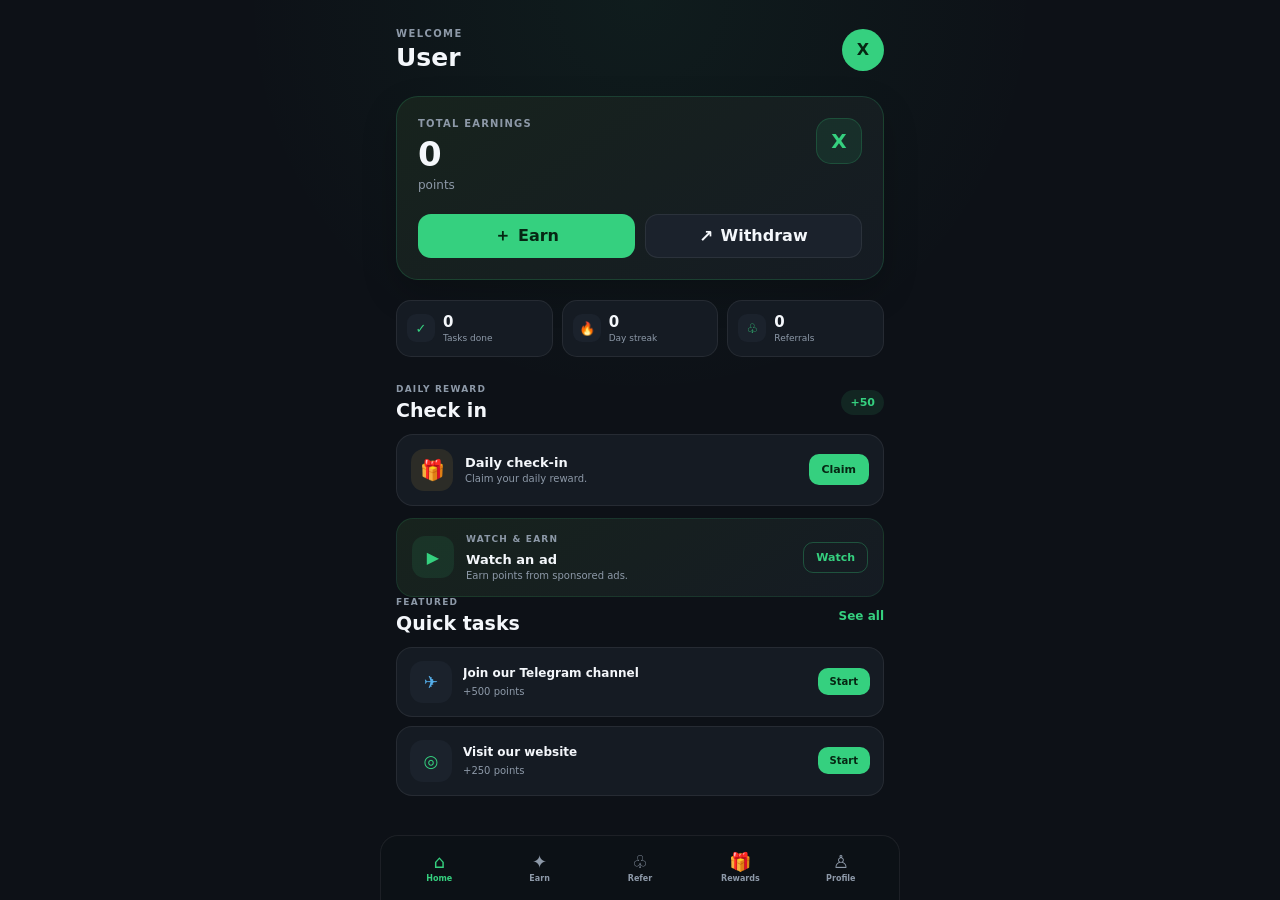
==== home.html @ aee648c4 "Update home.html" ====
<!DOCTYPE html>
<html lang="en">
<head>
  <meta charset="UTF-8">
  <meta name="viewport" content="width=device-width, initial-scale=1.0, viewport-fit=cover">
  <meta name="theme-color" content="#0d1117">

  <title>Xevani</title>

  <link rel="stylesheet" href="style.css">

  <script src="https://telegram.org/js/telegram-web-app.js"></script>
</head
  
    
  <!-- ==================== XEVANI APP ==================== -->
    
  <main class="app">


    <!-- TOP BAR -->
    <header class="topbar">

      <div class="welcome">
        <p class="eyebrow">WELCOME</p>
        <h1 id="welcomeName">USER</h1>
      </div>

      <button
        class="avatar avatar-button"
        id="avatar"
        data-screen="profile"
        aria-label="Open profile">
        X
      </button>

    </header>


    <!-- ==================== HOME ==================== -->

    <section id="home" class="screen active">

      <div class="balance-card">

        <div class="balance-top">

          <div>
            <p class="card-label">TOTAL EARNINGS</p>

            <div class="balance" id="balance">
              0
            </div>

            <div class="points">
              points
            </div>
          </div>

          <div class="balance-mark">
            X
          </div>

        </div>


        <div class="balance-actions">

          <button
            class="action-button action-primary"
            data-screen="tasks">

            <span class="action-icon">＋</span>
            <span>Earn</span>

          </button>


          <button
            class="action-button"
            id="withdrawHomeBtn">

            <span class="action-icon">↗</span>
            <span>Withdraw</span>

          </button>

        </div>

      </div>


      <!-- STATS -->

      <div class="stats-grid">

        <article class="stat-card">

          <span class="stat-icon">✓</span>

          <div>
            <strong id="tasksDone">0</strong>
            <small>Tasks done</small>
          </div>

        </article>


        <article class="stat-card">

          <span class="stat-icon">🔥</span>

          <div>
            <strong id="streakCount">0</strong>
            <small>Day streak</small>
          </div>

        </article>


        <article class="stat-card">

          <span class="stat-icon">♧</span>

          <div>
            <strong id="refCountHome">0</strong>
            <small>Referrals</small>
          </div>

        </article>

      </div>


      <!-- DAILY CHECK-IN -->

      <div class="section-head">

        <div>
          <p class="section-kicker">
            DAILY REWARD
          </p>

          <h2>
            Check in
          </h2>
        </div>

        <span class="reward-pill">
          +50
        </span>

      </div>


      <div class="checkin-card">

        <div class="checkin-icon">
          🎁
        </div>


        <div class="checkin-copy">

          <strong>
            Daily check-in
          </strong>

          <span id="checkinStatus">
            Claim your daily reward.
          </span>

        </div>


        <button
          class="claim-button"
          id="checkinBtn">

          Claim

        </button>

      </div>


      <!-- WATCH ADS -->

      <div class="ad-card">

        <div class="ad-icon">
          ▶
        </div>


        <div class="ad-copy">

          <p class="section-kicker">
            WATCH & EARN
          </p>

          <strong>
            Watch an ad
          </strong>

          <span>
            Earn points from sponsored ads.
          </span>

        </div>


        <button
          class="outline-button"
          id="watchAdBtn">

          Watch

        </button>

      </div>


      <!-- FEATURED TASKS -->

      <div class="section-head">

        <div>
          <p class="section-kicker">
            FEATURED
          </p>

          <h2>
            Quick tasks
          </h2>
        </div>


        <button
          class="link-btn"
          data-screen="tasks">

          See all

        </button>

      </div>


      <div class="task-list compact">

        <article class="task-card">

          <div class="task-icon telegram">
            ✈
          </div>


          <div class="task-copy">

            <strong>
              Join our Telegram channel
            </strong>

            <span>
              +500 points
            </span>

          </div>


          <button
            class="task-btn"
            data-task="telegram"
            data-reward="500">

            Start

          </button>

        </article>


        <article class="task-card">

          <div class="task-icon website">
            ◎
          </div>


          <div class="task-copy">

            <strong>
              Visit our website
            </strong>

            <span>
              +250 points
            </span>

          </div>


          <button
            class="task-btn"
            data-task="website"
            data-reward="250">

            Start

          </button>

        </article>

      </div>

    </section>


    <!-- ==================== EARN ==================== -->

    <section id="tasks" class="screen">

      <div class="page-title">

        <p class="eyebrow">
          EARN MORE
        </p>

        <h2>
          Rewards Center
        </h2>

        <p>
          Complete simple tasks and sponsored activities to grow your balance.
        </p>

      </div>


      <div class="earn-hero">

        <div>

          <p class="section-kicker">
            TODAY'S OPPORTUNITIES
          </p>

          <strong>
            More ways to earn
          </strong>

          <span>
            New tasks can be added by Xevani advertisers.
          </span>

        </div>


        <div class="earn-hero-icon">
          ✦
        </div>

      </div>


      <!-- FILTERS -->

      <div class="filter-row">

        <button class="filter active">
          All
        </button>

        <button class="filter">
          Social
        </button>

        <button class="filter">
          Ads
        </button>

        <button class="filter">
          Partner
        </button>

      </div>


      <div class="section-head tight">

        <h2>
          Tasks
        </h2>

        <span class="muted-count">
          Available now
        </span>

      </div>


      <div class="task-list">

        <article class="task-card task-large">

          <div class="task-icon telegram">
            ✈
          </div>

          <div class="task-copy">

            <strong>
              Join our Telegram channel
            </strong>

            <span>
              Social • +500 points
            </span>

          </div>

          <button
            class="task-btn"
            data-task="telegram"
            data-reward="500">

            Start

          </button>

        </article>


        <article class="task-card task-large">

          <div class="task-icon website">
            ◎
          </div>

          <div class="task-copy">

            <strong>
              Visit our website
            </strong>

            <span>
              Partner • +250 points
            </span>

          </div>

          <button
            class="task-btn"
            data-task="website"
            data-reward="250">

            Start

          </button>

        </article>
        

            Start

          </button>

        </article>

      </div>


      <div class="notice">

        Sponsored tasks shown here are part of the Xevani earning system.
        Real advertiser-funded tasks will be connected when the backend and
        ad marketplace are added.

      </div>

    </section>


    <!-- ==================== REFERRALS ==================== -->

    <section id="referrals" class="screen">

      <div class="page-title">

        <p class="eyebrow">
          GROW TOGETHER
        </p>

        <h2>
          Refer & Earn
        </h2>

        <p>
         Referral rewards are credited when your invited friend completes the required verification.
        </p>

      </div>


      <div class="ref-hero">

        <div class="ref-hero-top">

          <div>

            <p class="card-label">
              REFERRAL EARNINGS
            </p>

            <strong id="refEarned">
              0
            </strong>

            <span>
              points earned
            </span>

          </div>


          <div class="ref-people">
            ♧
          </div>

        </div>


        <div class="ref-mini-grid">

          <div>

            <strong id="refCount">
              0
            </strong>

            <span>
              Qualified referrals
            </span>

          </div>


          <div>

            <strong>
              500
            </strong>

            <span>
              Points per referral
            </span>

          </div>

        </div>

      </div>


      <div class="invite-box">

        <div class="section-head tight">

          <h2>
            Your invite link
          </h2>

          <span class="reward-pill">
            +500
          </span>

        </div>


        <div
          class="ref-link"
          id="refLink">

          Telegram referral link

        </div>


        <div class="invite-actions">

          <button
            class="primary"
            id="copyBtn">

            Copy link

          </button>


          <button
            class="secondary share"
            id="shareBtn">

            Share

          </button>

        </div>

      </div>


      <div class="leader-card">

        <div>

          <p class="section-kicker">
            REFERRAL RANK
          </p>

          <strong>
            Invite more friends
          </strong>

          <span>
            Your leaderboard will appear here when referrals are connected to the backend.
          </span>

        </div>


        <div class="leader-icon">
          🏆
        </div>

      </div>

    </section>


    <!-- ==================== REWARDS ==================== -->

    <section id="rewards" class="screen">

      <div class="page-title">

        <p class="eyebrow">
          REDEEM
        </p>

        <h2>
          Rewards
        </h2>

        <p>
          Use your points for available rewards and withdrawals.
        </p>

      </div>


      <div class="withdraw-card">

        <div>

          <p class="card-label">
            AVAILABLE BALANCE
          </p>

          <strong id="rewardBalance">
            0
          </strong>

          <span>
            points
          </span>

        </div>


        <button
          class="primary small-button"
          id="withdrawBtn">

          Withdraw

        </button>

      </div>


      <div class="section-head tight">

        <h2>
          Available rewards
        </h2>

        <span class="muted-count">
          Min. 30,000 pts
        </span>

      </div>


      <div class="reward-grid">

        <article class="reward-card">

          <div class="reward-icon">
            💵
          </div>

          <div class="reward-info">

            <strong>
              Cash Reward
            </strong>

            <span>
              30,000 points
            </span>

          </div>

          <button
            class="reward-btn"
            data-cost="30000">

            Redeem

          </button>

        </article>


        <article class="reward-card">

          <div class="reward-icon">
            🎁
          </div>

          <div class="reward-info">

            <strong>
              Bonus Pack
            </strong>

            <span>
              5,000 points
            </span>

          </div>

          <button
            class="reward-btn"
            data-cost="5000">

            Redeem

          </button>

        </article>


        <article class="reward-card">

          <div class="reward-icon">
            🏆
          </div>

          <div class="reward-info">

            <strong>
              VIP Bonus
            </strong>

            <span>
              25,000 points
            </span>

          </div>

          <button
            class="reward-btn"
            data-cost="25000">

            Redeem

          </button>

        </article>

      </div>


      <div class="notice">

        Withdrawal processing will be connected to the Xevani backend.
        The current interface is still a front-end demo.

      </div>

    </section>


    <!-- ==================== PROFILE ==================== -->

    <section id="profile" class="screen">

      <div class="profile-header-card">

        <div
          class="big-avatar"
          id="profileAvatar">

          X

        </div>


        <div>

          <p class="section-kicker">
            XEVANI ACCOUNT
          </p>

          <h2 id="profileName">
            Xevani User
          </h2>

          <p id="profileUsername">
            Telegram user
          </p>

        </div>

      </div>


      <div class="profile-list">

        <div>

          <span>
            Total points
          </span>

          <strong id="profileBalance">
            0
          </strong>

        </div>


        <div>

          <span>
            Tasks completed
          </span>

          <strong id="profileTasks">
            0
          </strong>

        </div>


        <div>

          <span>
            Referrals
          </span>

          <strong id="profileRefs">
            0
          </strong>

        </div>


        <div>

          <span>
            Daily streak
          </span>

          <strong id="profileStreak">
            0 days
          </strong>

        </div>

      </div>


      <div class="profile-actions">

        <button
          class="secondary"
          id="profileWithdrawBtn">

          💸 Withdraw

        </button>


        <button
          class="secondary"
          id="profileEarnBtn"
          data-screen="tasks">

          ✦ Earn more

        </button>

      </div>

    </section>


    <!-- ==================== BOTTOM NAV ==================== -->

    <nav class="bottom-nav">

      <button
        class="nav-item active"
        data-screen="home">

        <span>
          ⌂
        </span>

        <small>
          Home
        </small>

      </button>


      <button
        class="nav-item"
        data-screen="tasks">

        <span>
          ✦
        </span>

        <small>
          Earn
        </small>

      </button>


      <button
        class="nav-item"
        data-screen="referrals">

        <span>
          ♧
        </span>

        <small>
          Refer
        </small>

      </button>


      <button
        class="nav-item"
        data-screen="rewards">

        <span>
          🎁
        </span>

        <small>
          Rewards
        </small>

      </button>


      <button
        class="nav-item"
        data-screen="profile">

        <span>
          ♙
        </span>

        <small>
          Profile
        </small>

      </button>

    </nav>

  </main>


  <!-- TOAST -->

  <div
    id="toast"
    class="toast">
  </div>


  <script src="app.js"></script>

</body>
</html>
---- style.css ----
:root {
  --bg: #0d1117;
  --panel: #151b23;
  --panel-2: #1b222c;
  --panel-3: #202936;
  --text: #f4f7fb;
  --muted: #8d99a8;
  --accent: #35d07f;
  --accent-dark: #0d2b1d;
  --line: rgba(255,255,255,.07);
  --danger: #ff6b6b;
  --warning: #f5c451;
}

* {
  box-sizing: border-box;
}

html {
  min-height: 100%;
  background: var(--bg);
}

body {
  margin: 0;
  min-height: 100vh;
  background: var(--bg);
  color: var(--text);
  font-family: Inter, system-ui, -apple-system, BlinkMacSystemFont, "Segoe UI", sans-serif;
  -webkit-font-smoothing: antialiased;
}

button {
  font: inherit;
  border: 0;
  cursor: pointer;
}

button:disabled {
  cursor: not-allowed;
  opacity: .55;
}

.app {
  width: 100%;
  max-width: 520px;
  min-height: 100vh;
  margin: 0 auto;
  padding: 20px 16px 100px;
}


/* =========================
   TOP BAR
========================= */

.topbar {
  display: flex;
  align-items: center;
  justify-content: space-between;
  margin-bottom: 24px;
}

.welcome {
  min-width: 0;
}

.eyebrow {
  margin: 0 0 5px;
  color: var(--muted);
  font-size: 10px;
  font-weight: 800;
  letter-spacing: 1.4px;
}

h1,
h2,
p {
  margin-top: 0;
}

h1 {
  margin-bottom: 0;
  font-size: 25px;
  line-height: 1.1;
}

h2 {
  margin-bottom: 0;
  font-size: 19px;
  line-height: 1.2;
}

.avatar,
.big-avatar {
  display: grid;
  place-items: center;
  border-radius: 50%;
  background: var(--accent);
  color: #062613;
  font-weight: 900;
}

.avatar {
  width: 42px;
  height: 42px;
}

.avatar-button {
  flex-shrink: 0;
}


/* =========================
   SCREENS
========================= */

.screen {
  display: none;
  animation: fade .18s ease;
}

.screen.active {
  display: block;
}

@keyframes fade {
  from {
    opacity: .3;
    transform: translateY(4px);
  }

  to {
    opacity: 1;
    transform: none;
  }
}


/* =========================
   BALANCE CARD
========================= */

.balance-card {
  margin-bottom: 20px;
  padding: 21px;
  border: 1px solid rgba(53,208,127,.18);
  border-radius: 22px;
  background: linear-gradient(145deg, #17231d, #151b23);
  box-shadow: 0 14px 35px rgba(0,0,0,.2);
}

.balance-top {
  display: flex;
  align-items: flex-start;
  justify-content: space-between;
}

.card-label {
  margin: 0 0 8px;
  color: var(--muted);
  font-size: 10px;
  font-weight: 800;
  letter-spacing: 1.2px;
}

.balance {
  font-size: 34px;
  font-weight: 900;
  line-height: 1;
}

.points {
  margin-top: 7px;
  color: var(--muted);
  font-size: 12px;
}

.balance-mark {
  display: grid;
  place-items: center;
  width: 46px;
  height: 46px;
  border: 1px solid rgba(53,208,127,.2);
  border-radius: 15px;
  background: rgba(53,208,127,.1);
  color: var(--accent);
  font-size: 20px;
  font-weight: 900;
}

.balance-actions {
  display: grid;
  grid-template-columns: 1fr 1fr;
  gap: 10px;
  margin-top: 22px;
}

.action-button {
  display: flex;
  align-items: center;
  justify-content: center;
  gap: 7px;
  min-height: 44px;
  border: 1px solid var(--line);
  border-radius: 13px;
  background: var(--panel-2);
  color: var(--text);
  font-weight: 800;
}

.action-button.action-primary {
  border-color: transparent;
  background: var(--accent);
  color: #062613;
}

.action-icon {
  font-size: 17px;
}


/* =========================
   STATS
========================= */

.stats-grid {
  display: grid;
  grid-template-columns: repeat(3, 1fr);
  gap: 9px;
  margin-bottom: 27px;
}

.stat-card {
  display: flex;
  align-items: center;
  gap: 8px;
  min-width: 0;
  padding: 13px 10px;
  border: 1px solid var(--line);
  border-radius: 15px;
  background: var(--panel);
}

.stat-icon {
  display: grid;
  place-items: center;
  width: 28px;
  height: 28px;
  flex-shrink: 0;
  border-radius: 9px;
  background: var(--panel-2);
  color: var(--accent);
  font-size: 13px;
}

.stat-card strong {
  display: block;
  font-size: 15px;
  line-height: 1.1;
}

.stat-card small {
  display: block;
  margin-top: 3px;
  color: var(--muted);
  font-size: 9px;
  white-space: nowrap;
}


/* =========================
   SECTION HEADERS
========================= */

.section-head {
  display: flex;
  align-items: center;
  justify-content: space-between;
  gap: 12px;
  margin: 0 0 12px;
}

.section-head.tight {
  margin-top: 25px;
}

.section-kicker {
  margin: 0 0 5px;
  color: var(--muted);
  font-size: 9px;
  font-weight: 800;
  letter-spacing: 1.2px;
}

.reward-pill {
  display: inline-flex;
  align-items: center;
  justify-content: center;
  padding: 6px 9px;
  border-radius: 999px;
  background: rgba(53,208,127,.11);
  color: var(--accent);
  font-size: 11px;
  font-weight: 900;
}

.link-btn {
  padding: 5px 0;
  background: transparent;
  color: var(--accent);
  font-size: 12px;
  font-weight: 800;
}

.muted-count {
  color: var(--muted);
  font-size: 10px;
}


/* =========================
   DAILY CHECK-IN
========================= */

.checkin-card {
  display: flex;
  align-items: center;
  gap: 12px;
  padding: 14px;
  border: 1px solid var(--line);
  border-radius: 17px;
  background: var(--panel);
}

.checkin-icon {
  display: grid;
  place-items: center;
  width: 42px;
  height: 42px;
  flex-shrink: 0;
  border-radius: 13px;
  background: rgba(245,196,81,.1);
  font-size: 20px;
}

.checkin-copy {
  display: flex;
  flex: 1;
  min-width: 0;
  flex-direction: column;
  gap: 3px;
}

.checkin-copy strong {
  font-size: 13px;
}

.checkin-copy span {
  color: var(--muted);
  font-size: 10px;
}

.claim-button {
  padding: 9px 13px;
  border-radius: 10px;
  background: var(--accent);
  color: #062613;
  font-size: 11px;
  font-weight: 900;
}


/* =========================
   AD CARD
========================= */

.ad-card {
  display: flex;
  align-items: center;
  gap: 12px;
  margin-top: 12px;
  padding: 15px;
  border: 1px solid rgba(53,208,127,.13);
  border-radius: 17px;
  background: linear-gradient(145deg, #17231d, #151b23);
}

.ad-icon {
  display: grid;
  place-items: center;
  width: 42px;
  height: 42px;
  flex-shrink: 0;
  border-radius: 13px;
  background: rgba(53,208,127,.1);
  color: var(--accent);
  font-weight: 900;
}

.ad-copy {
  display: flex;
  flex: 1;
  min-width: 0;
  flex-direction: column;
  gap: 3px;
}

.ad-copy strong {
  font-size: 13px;
}

.ad-copy span {
  color: var(--muted);
  font-size: 10px;
}

.outline-button {
  padding: 8px 12px;
  border: 1px solid rgba(53,208,127,.3);
  border-radius: 10px;
  background: transparent;
  color: var(--accent);
  font-size: 11px;
  font-weight: 800;
}


/* =========================
   TASK LIST
========================= */

.task-list {
  display: flex;
  flex-direction: column;
  gap: 10px;
}

.task-list.compact {
  gap: 9px;
}

.task-card {
  display: flex;
  align-items: center;
  gap: 11px;
  padding: 13px;
  border: 1px solid var(--line);
  border-radius: 16px;
  background: var(--panel);
}

.task-large {
  padding: 15px;
}

.task-icon {
  display: grid;
  place-items: center;
  width: 42px;
  height: 42px;
  flex-shrink: 0;
  border-radius: 13px;
  background: var(--panel-2);
  font-size: 17px;
  font-weight: 900;
}

.task-icon.telegram {
  color: #55aeea;
}

.task-icon.website {
  color: var(--accent);
}

.task-icon.video {
  color: #ff7373;
}

.task-icon.social {
  color: #f5c451;
}

.task-copy {
  display: flex;
  flex: 1;
  min-width: 0;
  flex-direction: column;
  gap: 4px;
}

.task-copy strong {
  overflow: hidden;
  font-size: 12px;
  line-height: 1.3;
  text-overflow: ellipsis;
}

.task-copy span {
  color: var(--muted);
  font-size: 10px;
}

.task-btn {
  flex-shrink: 0;
  padding: 8px 12px;
  border-radius: 10px;
  background: var(--accent);
  color: #062613;
  font-size: 10px;
  font-weight: 900;
}


/* =========================
   PAGE TITLE
========================= */

.page-title {
  margin-bottom: 20px;
}

.page-title h2 {
  margin-bottom: 7px;
  font-size: 25px;
}

.page-title > p:last-child {
  margin-bottom: 0;
  color: var(--muted);
  font-size: 12px;
  line-height: 1.5;
}


/* =========================
   EARN HERO
========================= */

.earn-hero {
  display: flex;
  align-items: center;
  justify-content: space-between;
  gap: 15px;
  padding: 17px;
  border: 1px solid rgba(53,208,127,.13);
  border-radius: 18px;
  background: linear-gradient(145deg, #17231d, #151b23);
}

.earn-hero > div:first-child {
  display: flex;
  min-width: 0;
  flex-direction: column;
  gap: 4px;
}

.earn-hero strong {
  font-size: 14px;
}

.earn-hero span {
  color: var(--muted);
  font-size: 10px;
  line-height: 1.4;
}

.earn-hero-icon {
  display: grid;
  place-items: center;
  width: 44px;
  height: 44px;
  flex-shrink: 0;
  border-radius: 14px;
  background: rgba(53,208,127,.1);
  color: var(--accent);
  font-size: 21px;
}


/* =========================
   FILTERS
========================= */

.filter-row {
  display: flex;
  gap: 7px;
  margin: 17px 0 4px;
  overflow-x: auto;
  scrollbar-width: none;
}

.filter-row::-webkit-scrollbar {
  display: none;
}

.filter {
  flex-shrink: 0;
  padding: 8px 13px;
  border: 1px solid var(--line);
  border-radius: 999px;
  background: var(--panel);
  color: var(--muted);
  font-size: 10px;
  font-weight: 800;
}

.filter.active {
  border-color: transparent;
  background: var(--accent);
  color: #062613;
}


/* =========================
   NOTICE
========================= */

.notice {
  margin-top: 16px;
  padding: 12px 13px;
  border: 1px solid var(--line);
  border-radius: 13px;
  background: var(--panel);
  color: var(--muted);
  font-size: 10px;
  line-height: 1.5;
}


/* =========================
   REFERRALS
========================= */

.ref-hero {
  padding: 18px;
  border: 1px solid rgba(53,208,127,.15);
  border-radius: 20px;
  background: linear-gradient(145deg, #17231d, #151b23);
}

.ref-hero-top {
  display: flex;
  align-items: center;
  justify-content: space-between;
}

.ref-hero-top strong {
  display: block;
  font-size: 28px;
}

.ref-hero-top span {
  color: var(--muted);
  font-size: 10px;
}

.ref-people {
  display: grid;
  place-items: center;
  width: 48px;
  height: 48px;
  border-radius: 15px;
  background: rgba(53,208,127,.1);
  color: var(--accent);
  font-size: 22px;
}

.ref-mini-grid {
  display: grid;
  grid-template-columns: 1fr 1fr;
  gap: 9px;
  margin-top: 18px;
}

.ref-mini-grid > div {
  padding: 11px;
  border-radius: 12px;
  background: rgba(255,255,255,.035);
}

.ref-mini-grid strong {
  display: block;
  margin-bottom: 3px;
  font-size: 14px;
}

.ref-mini-grid span {
  color: var(--muted);
  font-size: 9px;
}

.invite-box {
  margin-top: 12px;
  padding: 16px;
  border: 1px solid var(--line);
  border-radius: 17px;
  background: var(--panel);
}

.ref-link {
  overflow: hidden;
  margin-top: 4px;
  padding: 11px;
  border-radius: 10px;
  background: var(--panel-2);
  color: var(--muted);
  font-size: 10px;
  line-height: 1.4;
  text-overflow: ellipsis;
  white-space: nowrap;
}

.invite-actions {
  display: grid;
  grid-template-columns: 1fr 1fr;
  gap: 9px;
  margin-top: 10px;
}

.primary,
.secondary {
  min-height: 42px;
  padding: 10px 14px;
  border-radius: 11px;
  font-weight: 800;
}

.primary {
  background: var(--accent);
  color: #062613;
}

.secondary {
  border: 1px solid var(--line);
  background: var(--panel-2);
  color: var(--text);
}

.leader-card {
  display: flex;
  align-items: center;
  justify-content: space-between;
  gap: 15px;
  margin-top: 12px;
  padding: 16px;
  border: 1px solid var(--line);
  border-radius: 17px;
  background: var(--panel);
}

.leader-card > div:first-child {
  display: flex;
  min-width: 0;
  flex-direction: column;
  gap: 4px;
}

.leader-card strong {
  font-size: 13px;
}

.leader-card span {
  color: var(--muted);
  font-size: 10px;
  line-height: 1.4;
}

.leader-icon {
  font-size: 25px;
}


/* =========================
   REWARDS
========================= */

.withdraw-card {
  display: flex;
  align-items: center;
  justify-content: space-between;
  gap: 12px;
  padding: 17px;
  border: 1px solid rgba(53,208,127,.14);
  border-radius: 18px;
  background: linear-gradient(145deg, #17231d, #151b23);
}

.withdraw-card strong {
  display: block;
  font-size: 25px;
}

.withdraw-card span {
  color: var(--muted);
  font-size: 10px;
}

.small-button {
  min-height: 38px;
  padding: 8px 13px;
}

.reward-grid {
  display: flex;
  flex-direction: column;
  gap: 9px;
}

.reward-card {
  display: flex;
  align-items: center;
  gap: 11px;
  padding: 13px;
  border: 1px solid var(--line);
  border-radius: 15px;
  background: var(--panel);
}

.reward-icon {
  display: grid;
  place-items: center;
  width: 42px;
  height: 42px;
  flex-shrink: 0;
  border-radius: 12px;
  background: var(--panel-2);
  font-size: 18px;
}

.reward-info {
  display: flex;
  flex: 1;
  min-width: 0;
  flex-direction: column;
  gap: 3px;
}

.reward-info strong {
  font-size: 12px;
}

.reward-info span {
  color: var(--muted);
  font-size: 10px;
}

.reward-btn {
  flex-shrink: 0;
  padding: 8px 10px;
  border-radius: 9px;
  background: var(--panel-2);
  color: var(--accent);
  font-size: 10px;
  font-weight: 800;
}


/* =========================
   PROFILE
========================= */

.profile-header-card {
  display: flex;
  align-items: center;
  gap: 14px;
  padding: 18px;
  border: 1px solid var(--line);
  border-radius: 19px;
  background: var(--panel);
}

.big-avatar {
  width: 58px;
  height: 58px;
  flex-shrink: 0;
  font-size: 21px;
}

.profile-header-card h2 {
  margin-bottom: 4px;
}

.profile-header-card p:last-child {
  margin-bottom: 0;
  color: var(--muted);
  font-size: 11px;
}

.profile-list {
  margin-top: 12px;
  overflow: hidden;
  border: 1px solid var(--line);
  border-radius: 17px;
  background: var(--panel);
}

.profile-list > div {
  display: flex;
  align-items: center;
  justify-content: space-between;
  padding: 15px;
  border-bottom: 1px solid var(--line);
}

.profile-list > div:last-child {
  border-bottom: 0;
}

.profile-list span {
  color: var(--muted);
  font-size: 11px;
}

.profile-list strong {
  font-size: 13px;
}

.profile-actions {
  display: grid;
  grid-template-columns: 1fr 1fr;
  gap: 9px;
  margin-top: 12px;
}


/* =========================
   BOTTOM NAV
========================= */

.bottom-nav {
  position: fixed;
  right: 0;
  bottom: 0;
  left: 0;
  z-index: 20;
  display: grid;
  grid-template-columns: repeat(5, 1fr);
  width: 100%;
  max-width: 520px;
  margin: 0 auto;
  padding: 8px 8px calc(8px + env(safe-area-inset-bottom));
  border-top: 1px solid var(--line);
  background: rgba(13,17,23,.94);
  backdrop-filter: blur(14px);
}

.nav-item {
  display: flex;
  align-items: center;
  justify-content: center;
  gap: 3px;
  min-height: 48px;
  flex-direction: column;
  background: transparent;
  color: var(--muted);
}

.nav-item span {
  font-size: 18px;
  line-height: 1;
}

.nav-item small {
  font-size: 8px;
  font-weight: 700;
}

.nav-item.active {
  color: var(--accent);
}


/* =========================
   TOAST
========================= */

.toast {
  position: fixed;
  right: 50%;
  bottom: 78px;
  z-index: 50;
  max-width: calc(100% - 32px);
  padding: 11px 15px;
  border: 1px solid var(--line);
  border-radius: 12px;
  background: #202936;
  color: var(--text);
  font-size: 11px;
  font-weight: 700;
  opacity: 0;
  pointer-events: none;
  transform: translate(50%, 10px);
  transition: .2s ease;
}

.toast.show {
  opacity: 1;
  transform: translate(50%, 0);
}


/* =========================
   MOBILE
========================= */

@media (max-width: 380px) {

  .app {
    padding-right: 12px;
    padding-left: 12px;
  }

  .balance-card {
    padding: 17px;
  }

  .balance {
    font-size: 30px;
  }

  .stats-grid {
    gap: 6px;
  }

  .stat-card {
    padding: 11px 7px;
  }

  .stat-icon {
    display: none;
  }

  .stat-card small {
    font-size: 8px;
  }

  .task-copy strong {
    font-size: 11px;
  }

}


/* =========================
   LARGER SCREENS
========================= */

@media (min-width: 700px) {

  body {
    background:
      radial-gradient(
        circle at top,
        rgba(53,208,127,.06),
        transparent 400px
      ),
      var(--bg);
  }

  .app {
    padding-top: 28px;
  }

  .bottom-nav {
    border-right: 1px solid var(--line);
    border-left: 1px solid var(--line);
    border-radius: 18px 18px 0 0;
  }

  }

  padding: 15px;
  border-radius: 16px;
  background: rgba(255,255,255,.05);
}

/* ==================== XEVANI LANDING PAGE ==================== */

.landing-page {
  min-height: 100vh;
  min-height: 100dvh;
  padding: 24px 22px 30px;
  display: flex;
  flex-direction: column;
  background: var(--bg, #0d1117);
  color: var(--text, #f5f7fa);
  position: relative;
  overflow: hidden;
}

.landing-page::before {
  content: "";
  position: absolute;
  width: 320px;
  height: 320px;
  top: -150px;
  right: -130px;
  border-radius: 50%;
  background: rgba(53, 208, 127, .10);
  filter: blur(10px);
}

.landing-header {
  display: flex;
  align-items: center;
  justify-content: space-between;
  position: relative;
  z-index: 2;
}

.brand {
  display: flex;
  align-items: center;
  gap: 10px;
  font-size: 21px;
  font-weight: 800;
}

.brand-mark {
  width: 39px;
  height: 39px;
  display: grid;
  place-items: center;
  border-radius: 12px;
  background: #35d07f;
  color: #0d1117;
  font-weight: 900;
}

.landing-login {
  border: 1px solid rgba(255,255,255,.12);
  background: rgba(255,255,255,.04);
  color: inherit;
  border-radius: 10px;
  padding: 9px 14px;
  font-weight: 600;
}

.landing-content {
  width: 100%;
  max-width: 650px;
  margin: auto;
  padding: 45px 0 35px;
  position: relative;
  z-index: 2;
}

.landing-badge {
  display: inline-flex;
  align-items: center;
  padding: 8px 12px;
  border-radius: 999px;
  background: rgba(53,208,127,.09);
  border: 1px solid rgba(53,208,127,.18);
  color: #35d07f;
  font-size: 12px;
  font-weight: 700;
  margin-bottom: 18px;
}

.landing-content h1 {
  margin: 0;
  font-size: clamp(42px, 11vw, 72px);
  line-height: .98;
  letter-spacing: -3px;
  font-weight: 850;
}

.landing-content h1 span {
  color: #35d07f;
}

.landing-text {
  max-width: 500px;
  margin: 22px 0 27px;
  font-size: 16px;
  line-height: 1.65;
  opacity: .68;
}

.landing-cta {
  width: 100%;
  max-width: 300px;
  border: 0;
  border-radius: 14px;
  padding: 16px 20px;
  background: #35d07f;
  color: #0d1117;
  font-size: 16px;
  font-weight: 800;
  display: flex;
  align-items: center;
  justify-content: center;
  gap: 10px;
  cursor: pointer;
}

.landing-cta span {
  font-size: 18px;
}

.landing-preview {
  margin-top: 40px;
  padding: 20px;
  border-radius: 20px;
  background: rgba(255,255,255,.045);
  border: 1px solid rgba(255,255,255,.08);
  box-shadow: 0 20px 60px rgba(0,0,0,.18);
}

.preview-top,
.preview-bottom {
  display: flex;
  align-items: center;
  justify-content: space-between;
}

.preview-top span,
.preview-bottom span {
  font-size: 12px;
  opacity: .55;
}

.preview-top strong {
  font-size: 22px;
}

.preview-bar {
  height: 7px;
  margin: 17px 0;
  border-radius: 99px;
  background: rgba(255,255,255,.07);
  overflow: hidden;
}

.preview-bar div {
  width: 68%;
  height: 100%;
  border-radius: inherit;
  background: #35d07f;
}

.preview-bottom strong {
  color: #35d07f;
  font-size: 13px;
}

.landing-features {
  width: 100%;
  max-width: 900px;
  margin: 0 auto;
  display: grid;
  grid-template-columns: repeat(3, 1fr);
  gap: 12px;
  position: relative;
  z-index: 2;
}

.landing-features > div {
  padding: 16px;
  border-radius: 16px;
  background: rgba(255,255,255,.035);
  border: 1px solid rgba(255,255,255,.06);
}

.landing-features span {
  display: block;
  margin-bottom: 10px;
  color: #35d07f;
}

.landing-features strong,
.landing-features small {
  display: block;
}

.landing-features strong {
  font-size: 13px;
}

.landing-features small {
  margin-top: 5px;
  font-size: 11px;
  line-height: 1.4;
  opacity: .5;
}

@media (max-width: 600px) {

  .landing-page {
    padding: 20px 18px 24px;
  }

  .landing-content {
    padding: 40px 0 30px;
  }

  .landing-content h1 {
    font-size: 48px;
  }

  .landing-cta {
    max-width: none;
  }

  .landing-preview {
    margin-top: 30px;
  }

  .landing-features {
    grid-template-columns: 1fr;
    gap: 8px;
  }

  .landing-features > div {
    padding: 13px 15px;
  }

  .landing-features span {
    display: inline;
    margin-right: 7px;
  }
  }
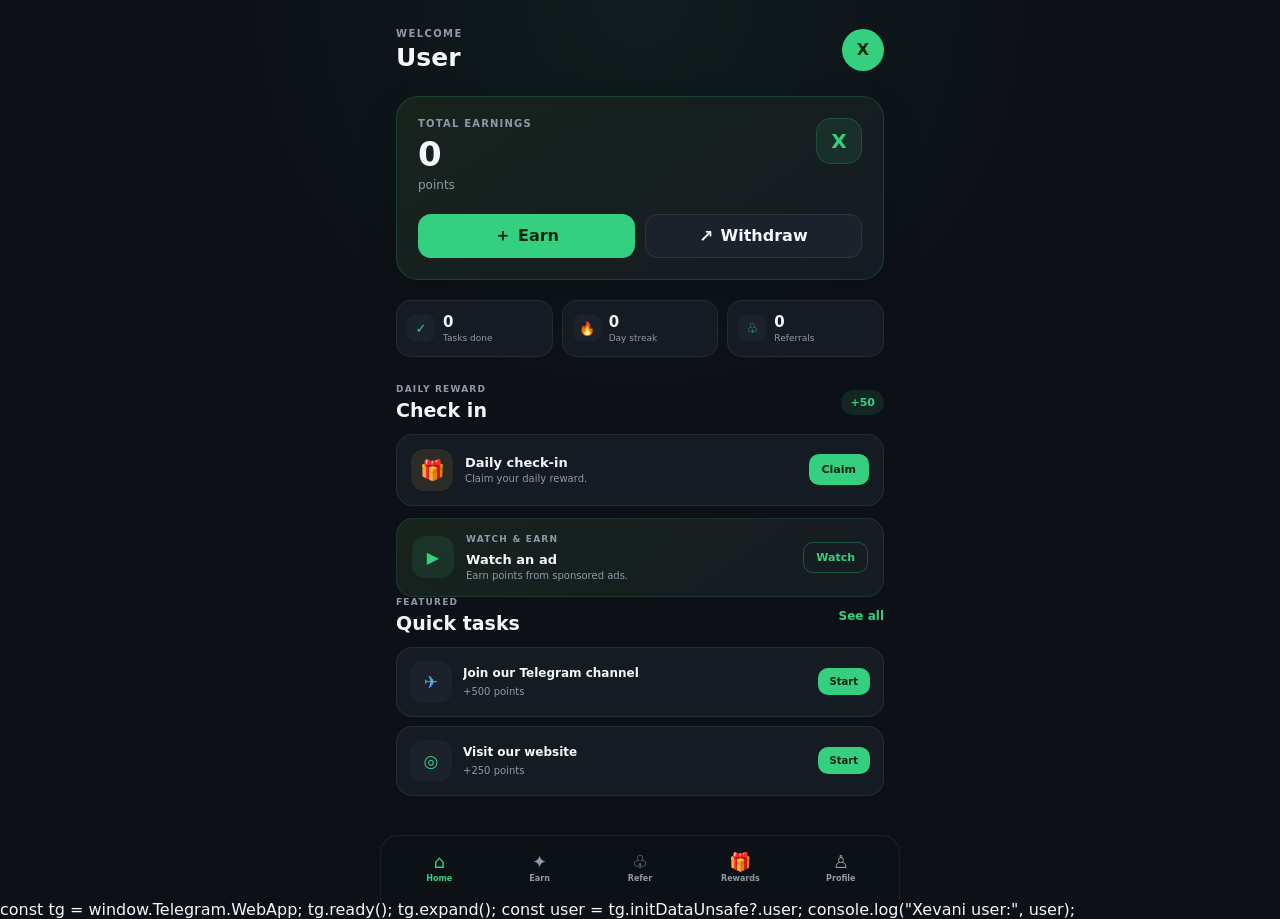
==== commit 4b4bdc0e: "Update home.html" ====
--- a/home.html
+++ b/home.html
@@ -1,17 +1,18 @@
 <!DOCTYPE html>
 <html lang="en">
 <head>
-  <meta charset="UTF-8">
-  <meta name="viewport" content="width=device-width, initial-scale=1.0, viewport-fit=cover">
-  <meta name="theme-color" content="#0d1117">
-
-  <title>Xevani</title>
-
-  <link rel="stylesheet" href="style.css">
-
-  <script src="https://telegram.org/js/telegram-web-app.js"></script>
-</head
-  
+
+<script src="https://telegram.org/js/telegram-web-app.js"></script>
+
+<meta charset="UTF-8">
+<meta name="viewport" content="width=device-width, initial-scale=1.0, viewport-fit=cover">
+<meta name="theme-color" content="#0d1117">
+
+<title>Xevani</title>
+
+<link rel="stylesheet" href="style.css">
+
+</head>
     
   <!-- ==================== XEVANI APP ==================== -->
     
@@ -1009,6 +1010,14 @@
     class="toast">
   </div>
 
+    const tg = window.Telegram.WebApp;
+
+tg.ready();
+tg.expand();
+
+const user = tg.initDataUnsafe?.user;
+
+console.log("Xevani user:", user);
 
   <script src="app.js"></script>
 
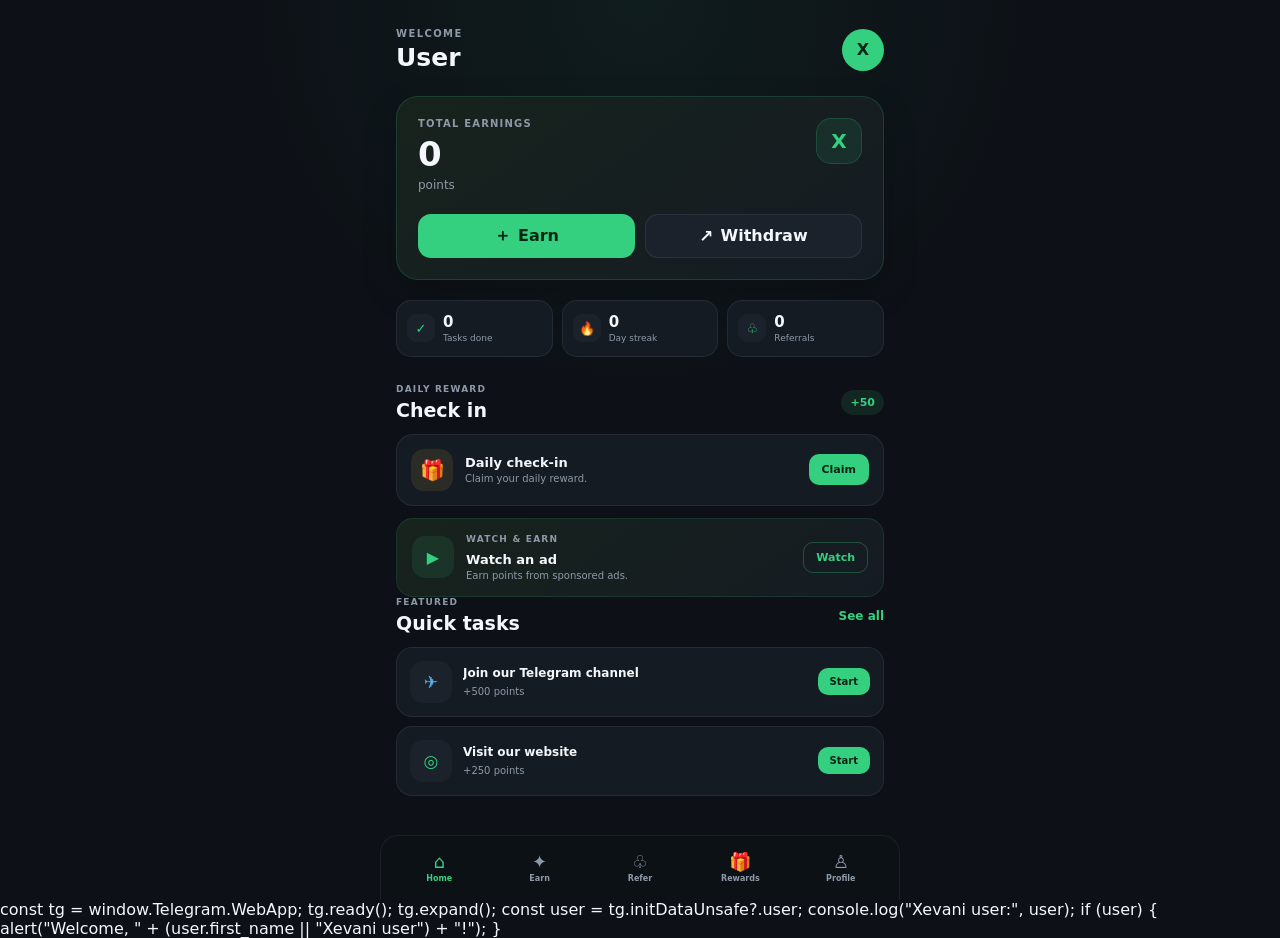
==== commit f2c2e62d: "Update home.html" ====
--- a/home.html
+++ b/home.html
@@ -1018,6 +1018,9 @@
 const user = tg.initDataUnsafe?.user;
 
 console.log("Xevani user:", user);
+    if (user) {
+  alert("Welcome, " + (user.first_name || "Xevani user") + "!");
+}
 
   <script src="app.js"></script>
 
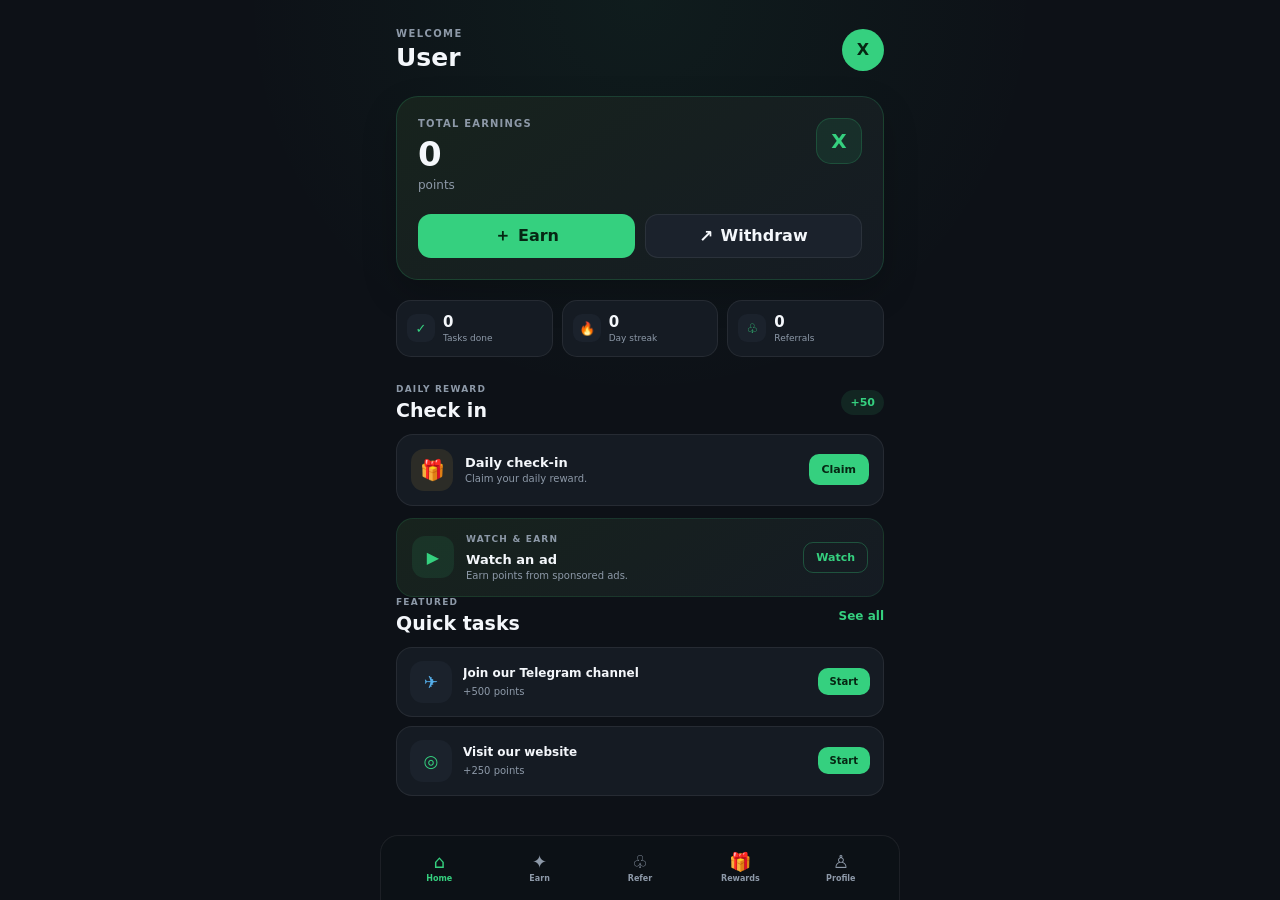
==== commit 32b50717: "Update home.html" ====
--- a/home.html
+++ b/home.html
@@ -1010,7 +1010,9 @@
     class="toast">
   </div>
 
-    const tg = window.Telegram.WebApp;
+
+  <script src="app.js">
+      const tg = window.Telegram.WebApp;
 
 tg.ready();
 tg.expand();
@@ -1018,11 +1020,12 @@
 const user = tg.initDataUnsafe?.user;
 
 console.log("Xevani user:", user);
-    if (user) {
+
+if (user) {
   alert("Welcome, " + (user.first_name || "Xevani user") + "!");
 }
-
-  <script src="app.js"></script>
-
+      
+  </script>
+    
 </body>
 </html>
